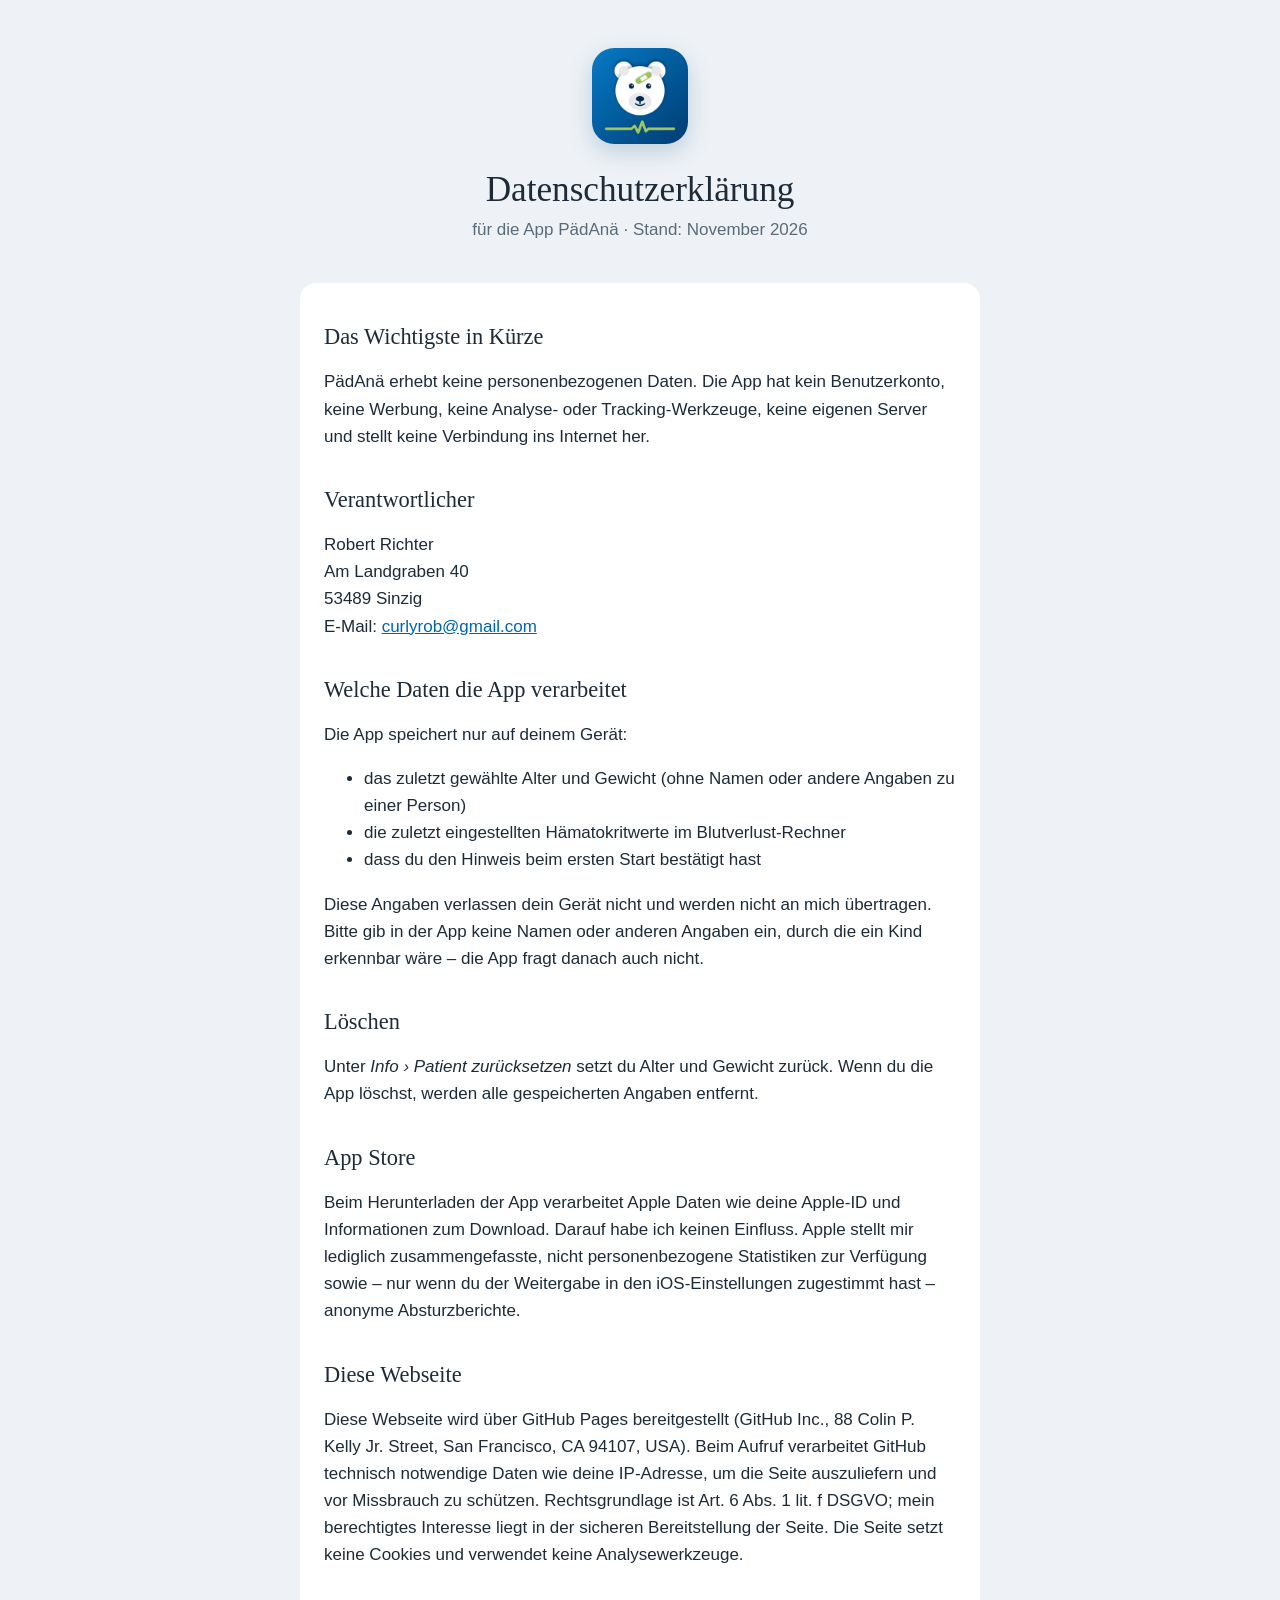
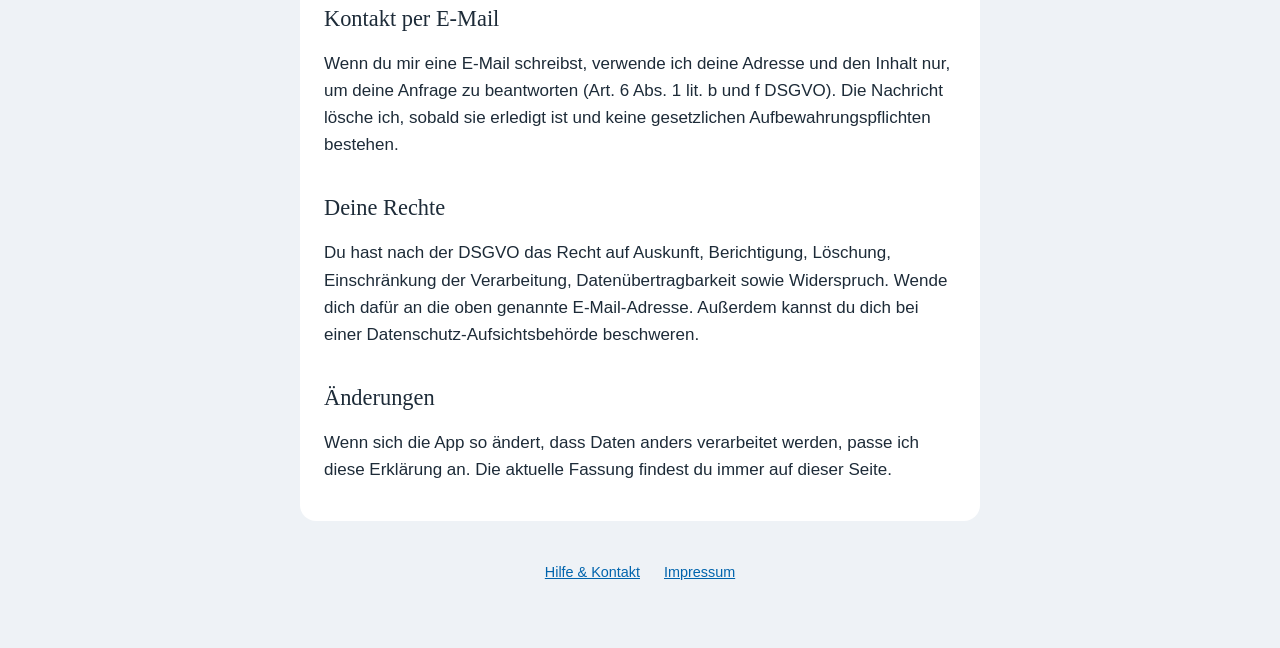
==== datenschutz.html @ fe0c5ada "Website für PädAnä: Hilfe, Datenschutz, Impressum Co-Authored-By: Claude Opus 5.5 <noreply@anthropic" ====
<!doctype html>
<html lang="de">
<head>
  <meta charset="utf-8">
  <meta name="viewport" content="width=device-width, initial-scale=1">
  <title>PädAnä – Datenschutz</title>
  <meta name="description" content="Datenschutzerklärung der App PädAnä.">
  <link rel="icon" href="icon.png">
  <link rel="stylesheet" href="style.css">
</head>
<body>
<main>
  <header>
    <img src="icon.png" alt="App-Icon von PädAnä">
    <h1>Datenschutzerklärung</h1>
    <p class="lead">für die App PädAnä · Stand: November 2026</p>
  </header>

  <section>
    <h2>Das Wichtigste in Kürze</h2>
    <p>PädAnä erhebt keine personenbezogenen Daten. Die App hat kein Benutzerkonto, keine Werbung, keine Analyse- oder Tracking-Werkzeuge, keine eigenen Server und stellt keine Verbindung ins Internet her.</p>

    <h2>Verantwortlicher</h2>
    <p>Robert Richter<br>
      Am Landgraben 40<br>
      53489 Sinzig<br>
      E-Mail: <a href="mailto:curlyrob@gmail.com">curlyrob@gmail.com</a></p>

    <h2>Welche Daten die App verarbeitet</h2>
    <p>Die App speichert nur auf deinem Gerät:</p>
    <ul>
      <li>das zuletzt gewählte Alter und Gewicht (ohne Namen oder andere Angaben zu einer Person)</li>
      <li>die zuletzt eingestellten Hämatokritwerte im Blutverlust-Rechner</li>
      <li>dass du den Hinweis beim ersten Start bestätigt hast</li>
    </ul>
    <p>Diese Angaben verlassen dein Gerät nicht und werden nicht an mich übertragen. Bitte gib in der App keine Namen oder anderen Angaben ein, durch die ein Kind erkennbar wäre – die App fragt danach auch nicht.</p>

    <h2>Löschen</h2>
    <p>Unter <em>Info › Patient zurücksetzen</em> setzt du Alter und Gewicht zurück. Wenn du die App löschst, werden alle gespeicherten Angaben entfernt.</p>

    <h2>App Store</h2>
    <p>Beim Herunterladen der App verarbeitet Apple Daten wie deine Apple-ID und Informationen zum Download. Darauf habe ich keinen Einfluss. Apple stellt mir lediglich zusammengefasste, nicht personenbezogene Statistiken zur Verfügung sowie – nur wenn du der Weitergabe in den iOS-Einstellungen zugestimmt hast – anonyme Absturzberichte.</p>

    <h2>Diese Webseite</h2>
    <p>Diese Webseite wird über GitHub Pages bereitgestellt (GitHub Inc., 88 Colin P. Kelly Jr. Street, San Francisco, CA 94107, USA). Beim Aufruf verarbeitet GitHub technisch notwendige Daten wie deine IP-Adresse, um die Seite auszuliefern und vor Missbrauch zu schützen. Rechtsgrundlage ist Art. 6 Abs. 1 lit. f DSGVO; mein berechtigtes Interesse liegt in der sicheren Bereitstellung der Seite. Die Seite setzt keine Cookies und verwendet keine Analysewerkzeuge.</p>

    <h2>Kontakt per E-Mail</h2>
    <p>Wenn du mir eine E-Mail schreibst, verwende ich deine Adresse und den Inhalt nur, um deine Anfrage zu beantworten (Art. 6 Abs. 1 lit. b und f DSGVO). Die Nachricht lösche ich, sobald sie erledigt ist und keine gesetzlichen Aufbewahrungspflichten bestehen.</p>

    <h2>Deine Rechte</h2>
    <p>Du hast nach der DSGVO das Recht auf Auskunft, Berichtigung, Löschung, Einschränkung der Verarbeitung, Datenübertragbarkeit sowie Widerspruch. Wende dich dafür an die oben genannte E-Mail-Adresse. Außerdem kannst du dich bei einer Datenschutz-Aufsichtsbehörde beschweren.</p>

    <h2>Änderungen</h2>
    <p>Wenn sich die App so ändert, dass Daten anders verarbeitet werden, passe ich diese Erklärung an. Die aktuelle Fassung findest du immer auf dieser Seite.</p>
  </section>

  <nav class="footer">
    <a href="index.html">Hilfe &amp; Kontakt</a>
    <a href="impressum.html">Impressum</a>
  </nav>
</main>
</body>
</html>
---- style.css ----
:root {
  --bg: #eef2f6;
  --card: #ffffff;
  --text: #1d2b38;
  --muted: #5a6b78;
  --accent: #0064ad;
  --line: #d5dde5;
}

@media (prefers-color-scheme: dark) {
  :root {
    --bg: #141c21;
    --card: #1d282f;
    --text: #e6ecee;
    --muted: #9aaeb8;
    --accent: #5ca4e8;
    --line: #2c3a42;
  }
}

* { box-sizing: border-box; }

body {
  margin: 0;
  background: var(--bg);
  color: var(--text);
  font: 17px/1.6 -apple-system, BlinkMacSystemFont, "Helvetica Neue", Arial, sans-serif;
  -webkit-text-size-adjust: 100%;
}

main {
  max-width: 720px;
  margin: 0 auto;
  padding: 48px 20px 64px;
}

header { text-align: center; margin-bottom: 40px; }
header img { width: 96px; height: 96px; border-radius: 22px; box-shadow: 0 8px 24px rgba(0, 63, 115, .2); }

h1, h2 { font-family: "New York", "Iowan Old Style", Georgia, serif; font-weight: 400; line-height: 1.25; }
h1 { font-size: clamp(1.7rem, 7vw, 2.2rem); margin: 16px 0 4px; overflow-wrap: break-word; hyphens: auto; }
h2 { font-size: 1.4rem; margin: 36px 0 8px; }
h3 { font-size: 1.05rem; margin: 24px 0 4px; }

.lead { color: var(--muted); margin: 0; }

section, .card {
  background: var(--card);
  border-radius: 16px;
  padding: 4px 24px 20px;
  margin-bottom: 20px;
}

a { color: var(--accent); }

.note {
  border-left: 3px solid var(--accent);
  padding: 8px 14px;
  background: color-mix(in srgb, var(--accent) 10%, transparent);
  border-radius: 0 10px 10px 0;
}

nav.footer {
  text-align: center;
  margin-top: 40px;
  color: var(--muted);
  font-size: .9rem;
}
nav.footer a { margin: 0 10px; }

.placeholder { background: #fff3c4; color: #5c4a00; padding: 0 4px; border-radius: 4px; }
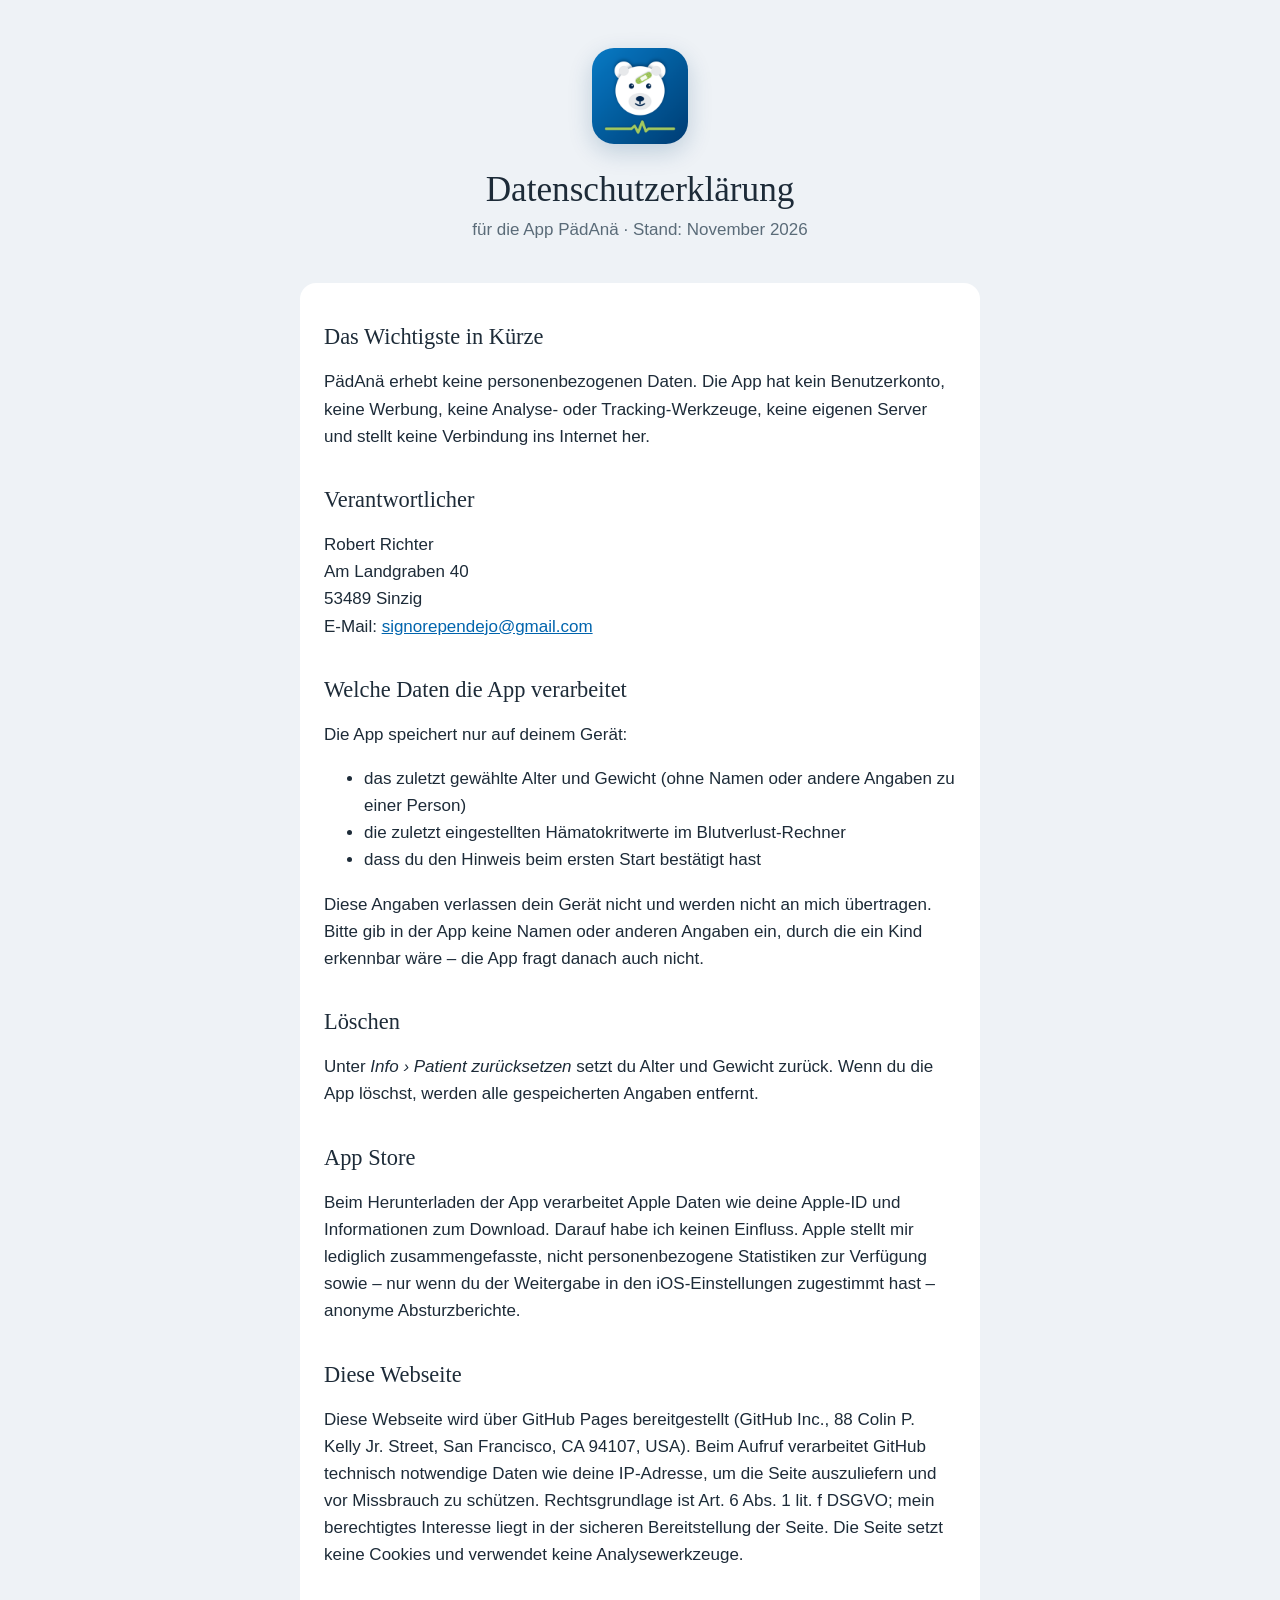
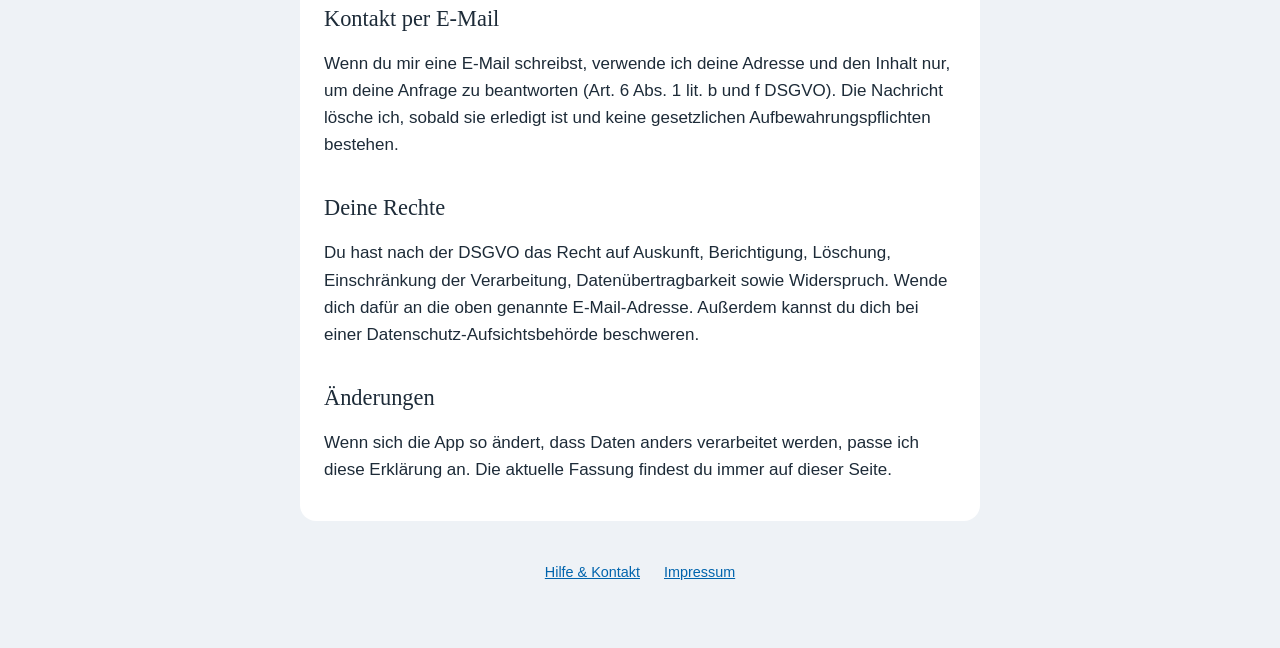
==== commit 292bb699: "Kontakt-E-Mail auf signorependejo@gmail.com geändert Co-Authored-By: Claude Opus 5.5 <noreply@anthro" ====
--- a/datenschutz.html
+++ b/datenschutz.html
@@ -24,7 +24,7 @@
     <p>Robert Richter<br>
       Am Landgraben 40<br>
       53489 Sinzig<br>
-      E-Mail: <a href="mailto:curlyrob@gmail.com">curlyrob@gmail.com</a></p>
+      E-Mail: <a href="mailto:signorependejo@gmail.com">signorependejo@gmail.com</a></p>
 
     <h2>Welche Daten die App verarbeitet</h2>
     <p>Die App speichert nur auf deinem Gerät:</p>
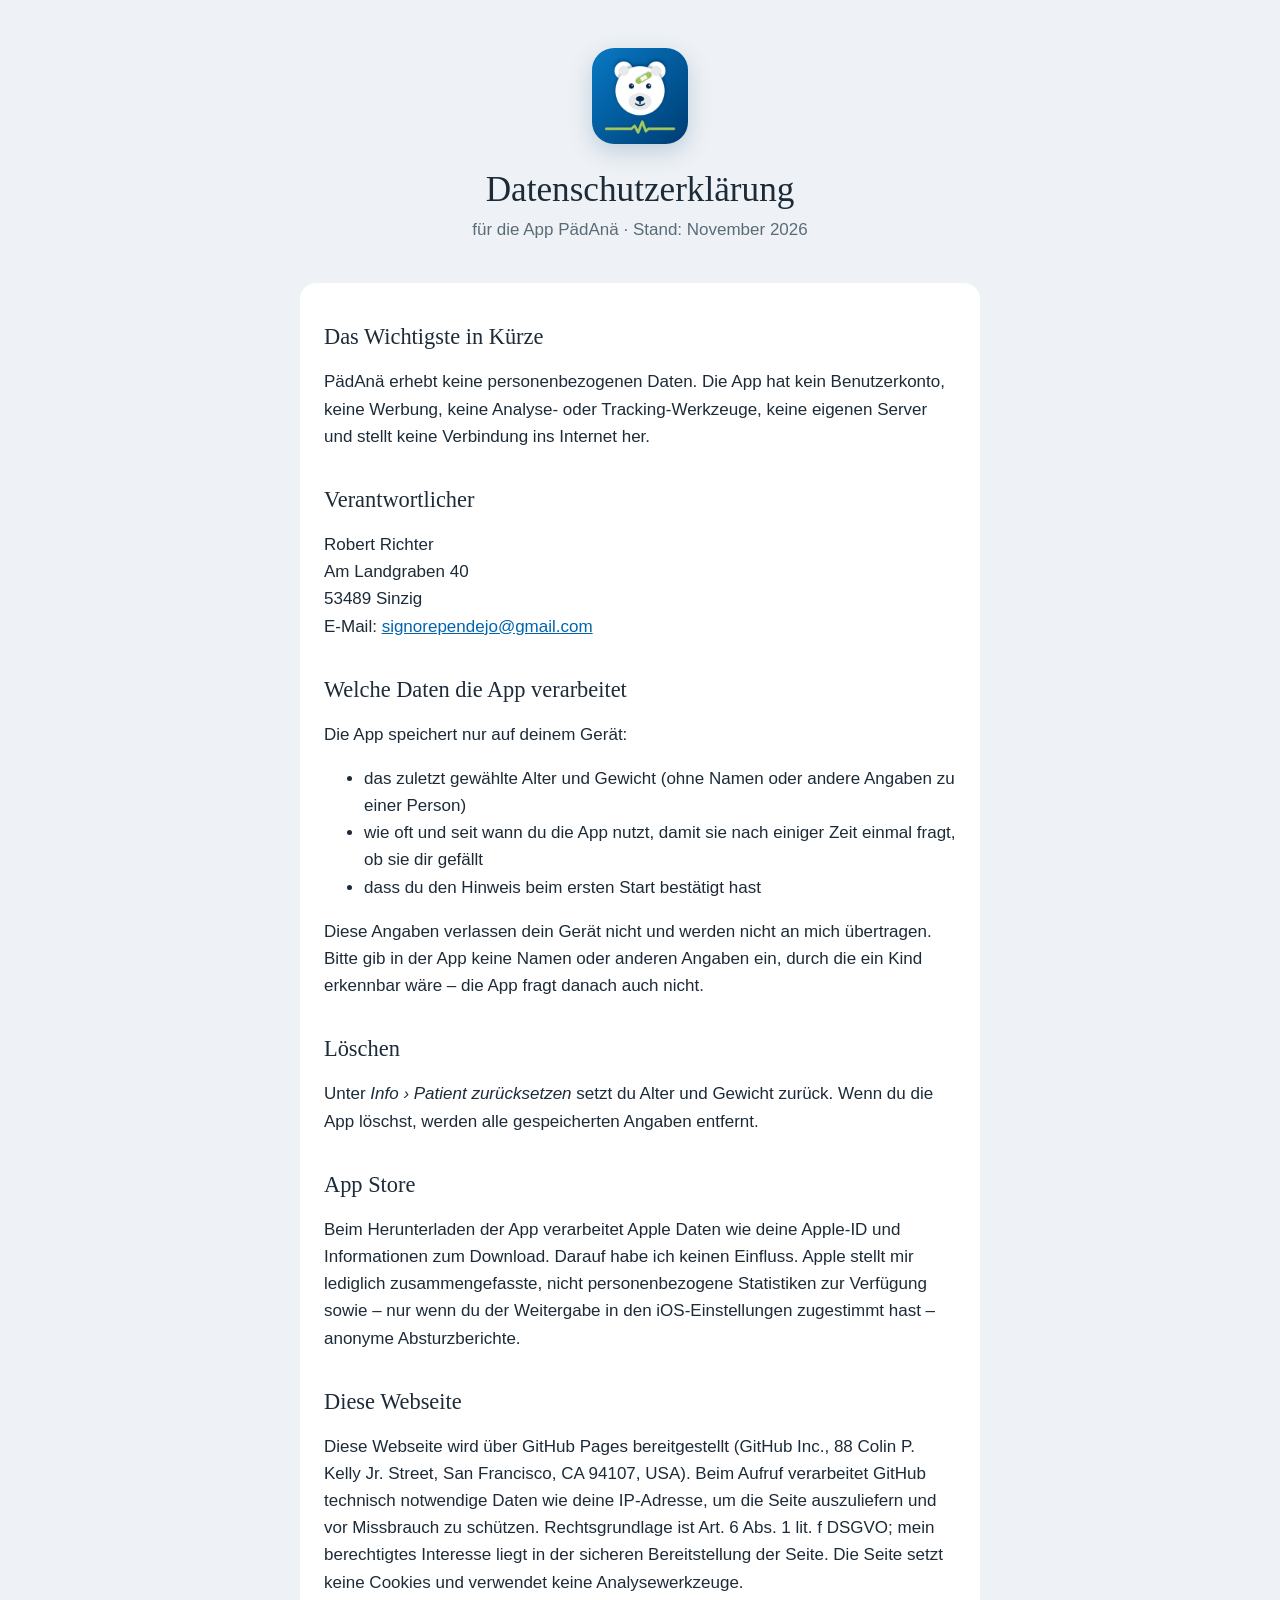
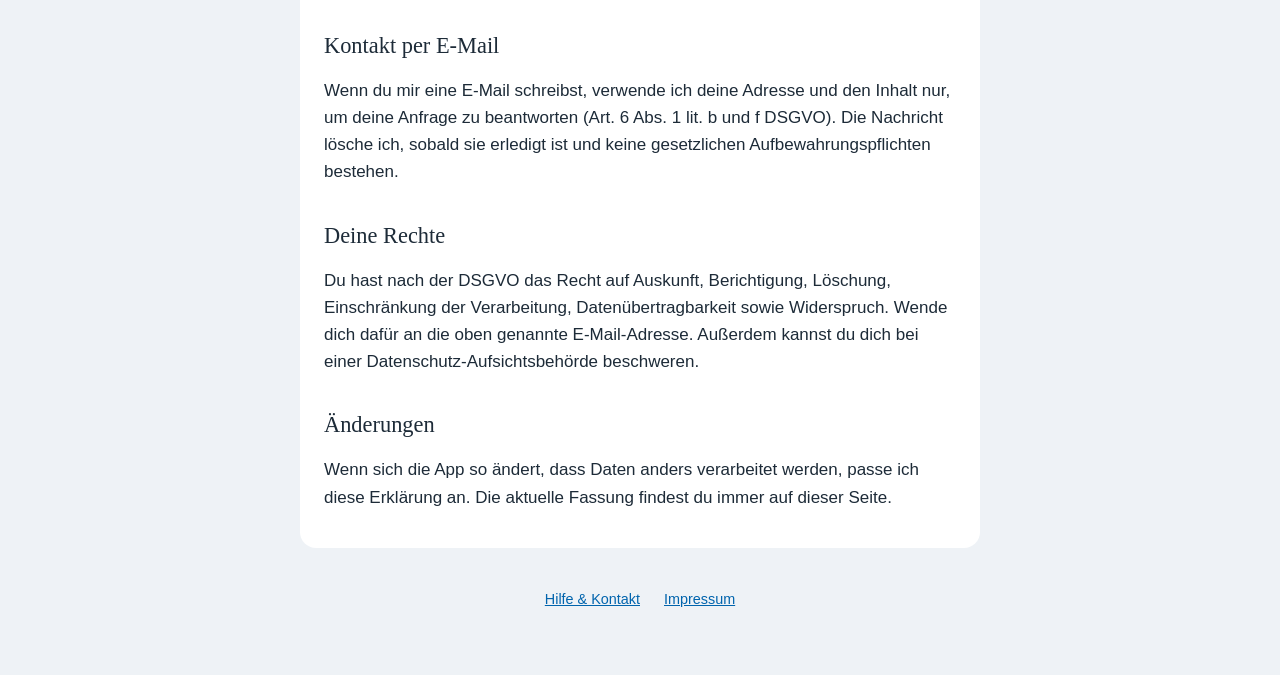
==== commit e024491d: "Datenschutz: Nutzungszähler für Bewertungsfrage statt Hämatokritwerte Co-Authored-By: Claude Opus 5." ====
--- a/datenschutz.html
+++ b/datenschutz.html
@@ -30,7 +30,7 @@
     <p>Die App speichert nur auf deinem Gerät:</p>
     <ul>
       <li>das zuletzt gewählte Alter und Gewicht (ohne Namen oder andere Angaben zu einer Person)</li>
-      <li>die zuletzt eingestellten Hämatokritwerte im Blutverlust-Rechner</li>
+      <li>wie oft und seit wann du die App nutzt, damit sie nach einiger Zeit einmal fragt, ob sie dir gefällt</li>
       <li>dass du den Hinweis beim ersten Start bestätigt hast</li>
     </ul>
     <p>Diese Angaben verlassen dein Gerät nicht und werden nicht an mich übertragen. Bitte gib in der App keine Namen oder anderen Angaben ein, durch die ein Kind erkennbar wäre – die App fragt danach auch nicht.</p>
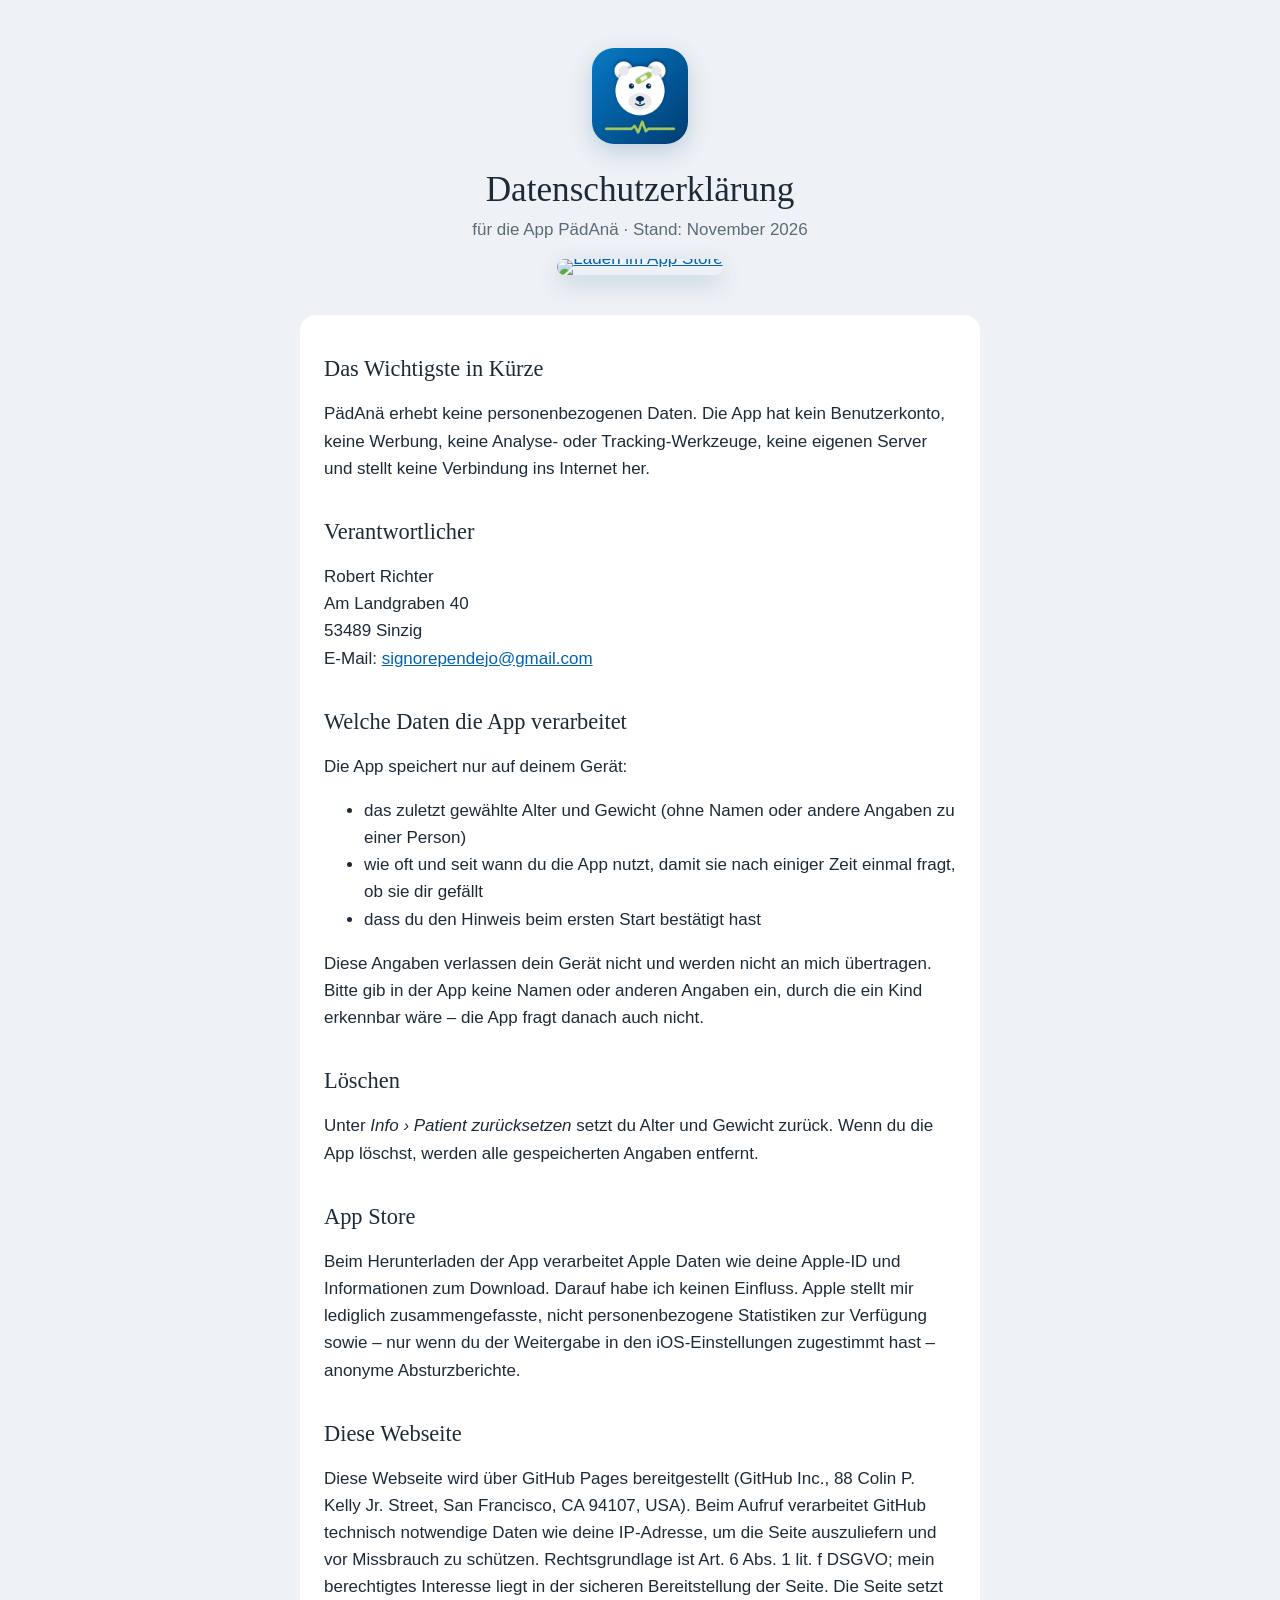
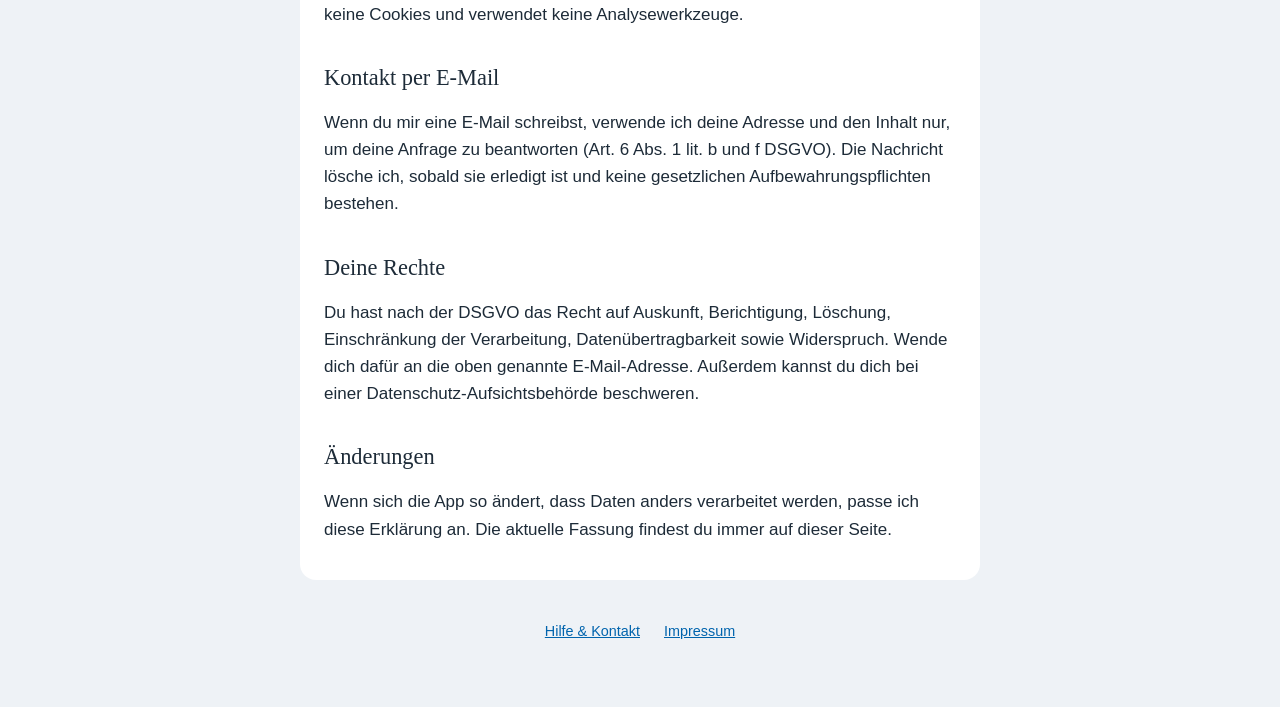
==== commit 57f36adf: "App-Store-Button in Impressum und Datenschutz Co-Authored-By: Claude Opus 5.5 <noreply@anthropic.com" ====
--- a/datenschutz.html
+++ b/datenschutz.html
@@ -14,6 +14,9 @@
     <img src="icon.png" alt="App-Icon von PädAnä">
     <h1>Datenschutzerklärung</h1>
     <p class="lead">für die App PädAnä · Stand: November 2026</p>
+    <a class="appstore" href="https://apps.apple.com/de/app/id6833342972">
+      <img src="https://toolbox.marketingtools.apple.com/api/badges/download-on-the-app-store/black/de-de?size=250x83" alt="Laden im App Store" width="150" height="50">
+    </a>
   </header>
 
   <section>
--- a/style.css
+++ b/style.css
@@ -44,6 +44,9 @@
 
 .lead { color: var(--muted); margin: 0; }
 
+.appstore { display: inline-block; margin-top: 16px; line-height: 0; }
+.appstore img { width: 150px; height: 50px; }
+
 section, .card {
   background: var(--card);
   border-radius: 16px;
